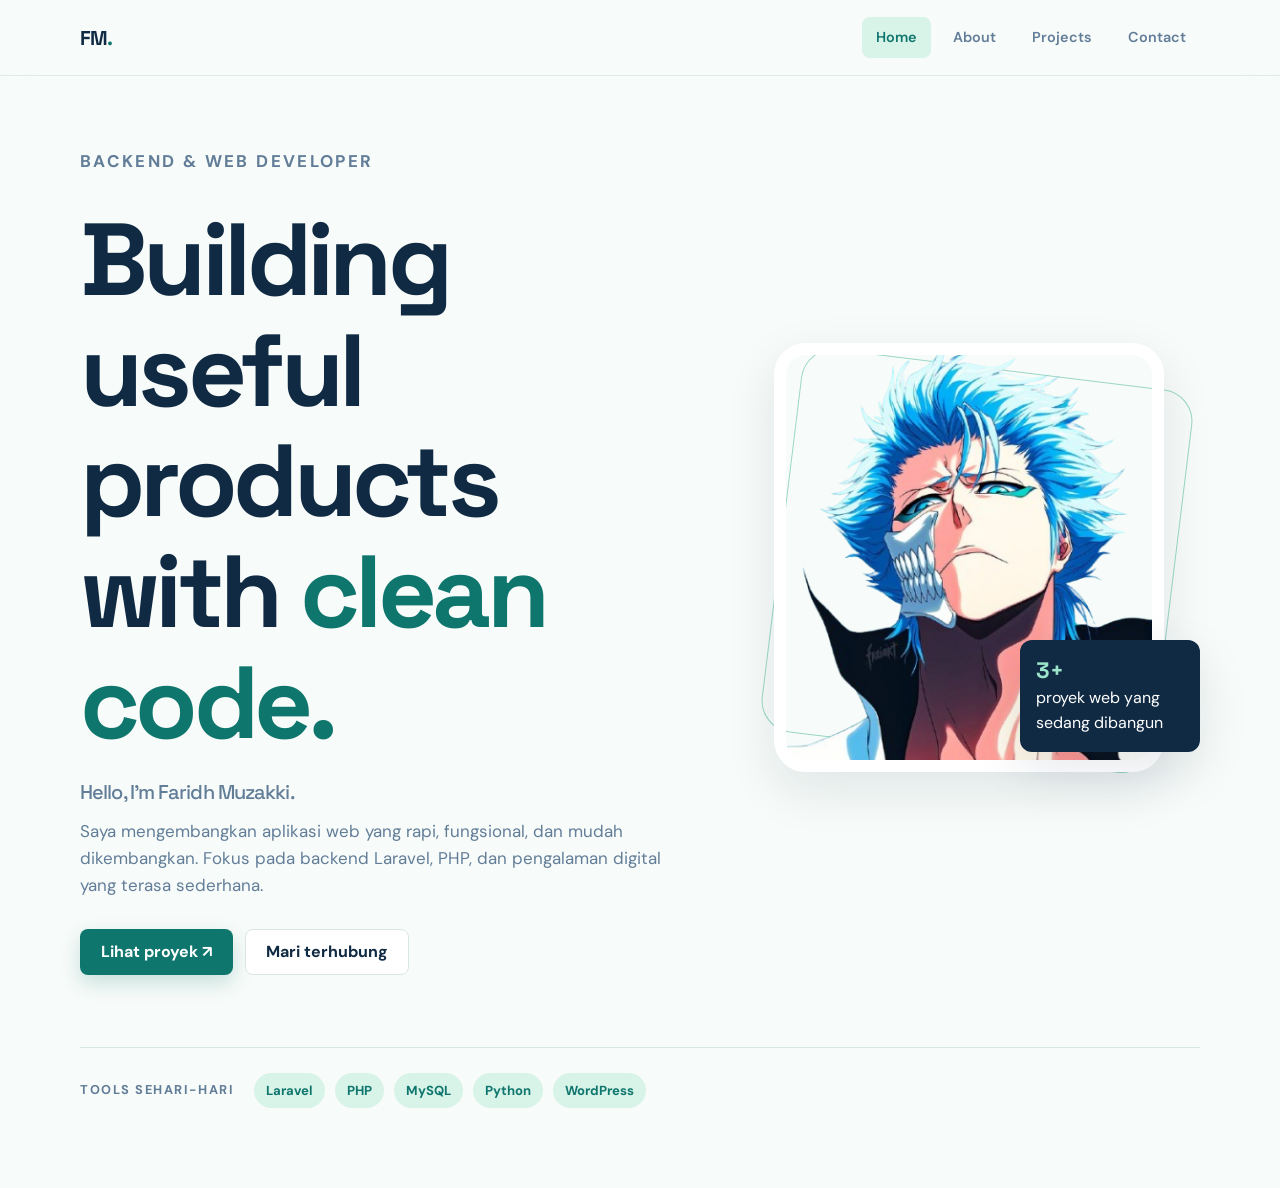
==== index.html @ 26daa9d7 "Add files via upload" ====
<!DOCTYPE html>
<html lang="id">
<head>
  <meta charset="UTF-8" /><meta name="viewport" content="width=device-width, initial-scale=1.0" />
  <meta name="description" content="Portofolio Faridh Muzakki, backend dan web developer." />
  <title>Faridh Muzakki | Backend Developer</title><link rel="stylesheet" href="style.css" />
</head>
<body>
  <header class="nav"><a class="brand" href="index.html">FM<span>.</span></a><nav class="menu tampil" aria-label="Navigasi utama"><a class="active" href="index.html">Home</a><a href="about.html">About</a><a href="projek.html">Projects</a><a href="kontak.html">Contact</a></nav><button class="hamber" aria-label="Buka menu" aria-expanded="false"><svg class="start" viewBox="0 0 24 24"><path d="M3 6h18v2H3V6zm0 5h18v2H3v-2zm0 5h18v2H3v-2z"/></svg><svg class="close" viewBox="0 0 24 24"><path d="m6.4 5 5.6 5.6L17.6 5 19 6.4 13.4 12l5.6 5.6-1.4 1.4-5.6-5.6L6.4 19 5 17.6l5.6-5.6L5 6.4 6.4 5z"/></svg></button></header>
  <main class="hero"><div><p class="eyebrow">Backend & Web Developer</p><h1>Building useful products with <span class="accent">clean code.</span></h1><h2>Hello, I'm Faridh Muzakki.</h2><p>Saya mengembangkan aplikasi web yang rapi, fungsional, dan mudah dikembangkan. Fokus pada backend Laravel, PHP, dan pengalaman digital yang terasa sederhana.</p><div class="actions"><a class="btn btn-primary" href="projek.html">Lihat proyek <span aria-hidden="true">&nbsp;↗</span></a><a class="btn btn-ghost" href="kontak.html">Mari terhubung</a></div></div><div class="portrait-wrap"><div class="image"><img src="bleach.png" alt="Ilustrasi profil Faridh Muzakki" /></div><div class="stat"><strong>3+</strong> proyek web yang sedang dibangun</div></div><div class="tech-strip"><p>Tools sehari-hari</p><div class="tech-list"><span>Laravel</span><span>PHP</span><span>MySQL</span><span>Python</span><span>WordPress</span></div></div></main>
  <script src="main.js"></script>
</body></html>
---- style.css ----
@import url("https://fonts.googleapis.com/css2?family=DM+Sans:wght@400;500;600;700&family=Space+Grotesk:wght@500;600;700&display=swap");
:root {
  --ink: #102a43;
  --muted: #627d98;
  --paper: #f7fbf9;
  --white: #fff;
  --teal: #0f766e;
  --mint: #d8f3e8;
  --line: #d9e7e2;
  --shadow: 0 18px 50px rgba(16, 42, 67, 0.1);
}
* {
  box-sizing: border-box;
}
html {
  scroll-behavior: smooth;
}
body {
  margin: 0;
  color: var(--ink);
  background: var(--paper);
  font-family: "DM Sans", sans-serif;
  line-height: 1.6;
}
a {
  color: inherit;
}
.nav {
  position: sticky;
  top: 0;
  z-index: 10;
  display: flex;
  align-items: center;
  justify-content: space-between;
  min-height: 76px;
  padding: 0 max(24px, calc((100% - 1120px) / 2));
  background: rgba(247, 251, 249, 0.9);
  border-bottom: 1px solid rgba(217, 231, 226, 0.8);
  backdrop-filter: blur(16px);
}
.brand {
  color: var(--ink);
  font:
    700 1.25rem "Space Grotesk",
    sans-serif;
  text-decoration: none;
  letter-spacing: -0.04em;
}
.brand span {
  color: var(--teal);
}
.menu {
  display: flex;
  align-items: center;
  gap: 8px;
}
.menu a {
  padding: 9px 14px;
  color: var(--muted);
  font-size: 0.9rem;
  font-weight: 600;
  text-decoration: none;
  border-radius: 8px;
}
.menu a:hover,
.menu a.active {
  color: var(--teal);
  background: var(--mint);
}
.hamber {
  display: none;
  border: 0;
  background: transparent;
  cursor: pointer;
}
.hamber svg {
  width: 24px;
  fill: var(--ink);
}
.close {
  display: none;
}
.page,
.hero {
  width: min(1120px, calc(100% - 48px));
  margin: 0 auto;
}
.hero {
  display: grid;
  grid-template-columns: minmax(0, 1.15fr) minmax(280px, 0.85fr);
  align-items: center;
  gap: 72px;
  min-height: calc(100vh - 76px);
  padding: 72px 0 80px;
}
.eyebrow {
  margin: 0 0 18px;
  color: var(--teal);
  font-size: 0.78rem;
  font-weight: 700;
  letter-spacing: 0.14em;
  text-transform: uppercase;
}
h1,
h2,
h3 {
  font-family: "Space Grotesk", sans-serif;
  line-height: 1.08;
  letter-spacing: -0.045em;
}
.hero h1 {
  max-width: 700px;
  margin: 0;
  font-size: clamp(3.4rem, 8vw, 6.8rem);
}
.accent,
.page-heading span {
  color: var(--teal);
}
.hero h2 {
  margin: 24px 0 14px;
  color: var(--muted);
  font-size: 1.25rem;
  font-weight: 500;
}
.hero p {
  max-width: 590px;
  margin: 0 0 30px;
  color: var(--muted);
  font-size: 1.06rem;
}
.actions {
  display: flex;
  flex-wrap: wrap;
  gap: 12px;
}
.btn {
  display: inline-flex;
  align-items: center;
  justify-content: center;
  min-height: 46px;
  padding: 0 20px;
  border: 1px solid transparent;
  border-radius: 8px;
  font-weight: 700;
  text-decoration: none;
  cursor: pointer;
}
.btn-primary {
  color: var(--white);
  background: var(--teal);
  box-shadow: 0 8px 20px rgba(15, 118, 110, 0.2);
}
.btn-primary:hover {
  background: #0b5f59;
  transform: translateY(-2px);
}
.btn-ghost {
  color: var(--ink);
  border-color: var(--line);
  background: var(--white);
}
.btn-ghost:hover {
  border-color: var(--teal);
  color: var(--teal);
}
.portrait-wrap {
  position: relative;
  display: grid;
  place-items: center;
  min-height: 400px;
}
.portrait-wrap::before {
  position: absolute;
  width: 88%;
  height: 88%;
  content: "";
  border: 1px solid #9ad8c5;
  border-radius: 32px;
  transform: rotate(7deg);
}
.image img {
  position: relative;
  width: min(100%, 390px);
  aspect-ratio: 1/1.1;
  object-fit: cover;
  object-position: center;
  border: 12px solid var(--white);
  border-radius: 32px;
  box-shadow: var(--shadow);
}
.stat {
  position: absolute;
  right: 0;
  bottom: 28px;
  max-width: 180px;
  padding: 16px;
  color: var(--white);
  background: var(--ink);
  border-radius: 12px;
  box-shadow: var(--shadow);
}
.stat strong {
  display: block;
  color: #9de3cb;
  font:
    700 1.4rem "Space Grotesk",
    sans-serif;
}
.tech-strip {
  grid-column: 1/-1;
  display: flex;
  align-items: center;
  gap: 20px;
  padding-top: 25px;
  border-top: 1px solid var(--line);
}
.tech-strip p {
  margin: 0;
  color: var(--muted);
  font-size: 0.8rem;
  font-weight: 700;
  text-transform: uppercase;
  letter-spacing: 0.12em;
}
.tech-list {
  display: flex;
  flex-wrap: wrap;
  gap: 10px;
}
.tech-list span,
.tags span {
  padding: 7px 12px;
  color: var(--teal);
  background: var(--mint);
  border-radius: 999px;
  font-size: 0.82rem;
  font-weight: 700;
}
.page {
  padding: 74px 0 100px;
}
.page-heading {
  max-width: 660px;
  margin-bottom: 44px;
}
.page-heading h1 {
  margin: 0 0 14px;
  font-size: clamp(2.8rem, 6vw, 4.8rem);
}
.page-heading p {
  margin: 0;
  color: var(--muted);
  font-size: 1.05rem;
}
.about-grid,
.contact-grid {
  display: grid;
  grid-template-columns: 0.9fr 1.1fr;
  gap: 22px;
}
.stack {
  display: grid;
  gap: 22px;
}
.panel,
.project-card {
  padding: 28px;
  background: var(--white);
  border: 1px solid var(--line);
  border-radius: 14px;
  box-shadow: 0 8px 25px rgba(16, 42, 67, 0.04);
}
.panel h2,
.project-card h2 {
  margin: 0 0 16px;
  font-size: 1.35rem;
}
.panel p {
  margin: 0;
  color: var(--muted);
}
.info-row {
  display: flex;
  gap: 14px;
  align-items: center;
  padding: 12px 0;
  border-bottom: 1px solid var(--line);
}
.info-row:last-child {
  border-bottom: 0;
}
.info-icon {
  display: grid;
  flex: 0 0 38px;
  place-items: center;
  height: 38px;
  color: var(--teal);
  background: var(--mint);
  border-radius: 10px;
  font-weight: 700;
}
.info-row small {
  display: block;
  color: var(--muted);
  font-size: 0.75rem;
}
.info-row strong {
  font-size: 0.9rem;
}
.skill {
  margin: 22px 0;
}
.skill-head {
  display: flex;
  justify-content: space-between;
  margin-bottom: 8px;
  font-size: 0.9rem;
  font-weight: 700;
}
.bar {
  height: 8px;
  overflow: hidden;
  background: #e7f0ec;
  border-radius: 99px;
}
.bar span {
  display: block;
  height: 100%;
  background: var(--teal);
  border-radius: inherit;
}
.project-grid {
  display: grid;
  grid-template-columns: repeat(2, 1fr);
  gap: 22px;
}
.project-card {
  display: flex;
  flex-direction: column;
  min-height: 300px;
}
.project-card.featured {
  color: var(--white);
  background: var(--ink);
}
.project-card.featured p {
  color: #b6c8d6;
}
.project-top {
  display: flex;
  align-items: center;
  justify-content: space-between;
  margin-bottom: 24px;
}
.project-number {
  color: var(--teal);
  font:
    700 1.5rem "Space Grotesk",
    sans-serif;
}
.project-card p {
  color: var(--muted);
}
.tags {
  display: flex;
  flex-wrap: wrap;
  gap: 7px;
  margin: auto 0 24px;
}
.tags span {
  padding: 5px 9px;
  border-radius: 5px;
  font-size: 0.75rem;
}
.contact-grid {
  grid-template-columns: 0.8fr 1.2fr;
  align-items: start;
}
.contact-links {
  display: grid;
  gap: 12px;
  margin-top: 20px;
}
.contact-links a {
  color: var(--teal);
  font-weight: 700;
  text-decoration: none;
}
.form-row {
  display: grid;
  grid-template-columns: 1fr 1fr;
  gap: 14px;
}
label {
  display: grid;
  gap: 7px;
  margin-bottom: 16px;
  color: var(--muted);
  font-size: 0.8rem;
  font-weight: 700;
}
input,
textarea {
  width: 100%;
  padding: 12px 14px;
  color: var(--ink);
  background: var(--paper);
  border: 1px solid var(--line);
  border-radius: 8px;
  font: inherit;
}
textarea {
  min-height: 140px;
  resize: vertical;
}
input:focus,
textarea:focus {
  outline: 2px solid #9ad8c5;
  border-color: var(--teal);
}
@media (max-width: 760px) {
  .nav {
    min-height: 66px;
    padding: 0 20px;
  }
  .hamber {
    display: block;
  }
  .menu {
    position: absolute;
    top: 65px;
    right: 20px;
    left: 20px;
    display: none;
    padding: 10px;
    background: var(--white);
    border: 1px solid var(--line);
    border-radius: 12px;
    box-shadow: var(--shadow);
  }
  .menu.tampil {
    display: grid;
  }
  .menu a {
    padding: 12px;
  }
  .hero,
  .page {
    width: min(100% - 40px, 1120px);
  }
  .hero {
    grid-template-columns: 1fr;
    gap: 35px;
    padding: 62px 0 60px;
  }
  .hero h1 {
    font-size: clamp(3rem, 16vw, 5rem);
  }
  .portrait-wrap {
    order: -1;
    min-height: 300px;
  }
  .image img {
    width: min(80%, 300px);
  }
  .stat {
    right: 2%;
    bottom: 4px;
  }
  .tech-strip {
    align-items: flex-start;
    flex-direction: column;
    gap: 12px;
  }
  .about-grid,
  .contact-grid,
  .project-grid {
    grid-template-columns: 1fr;
  }
  .page {
    padding: 55px 0 70px;
  }
  .form-row {
    grid-template-columns: 1fr;
    gap: 0;
  }
}
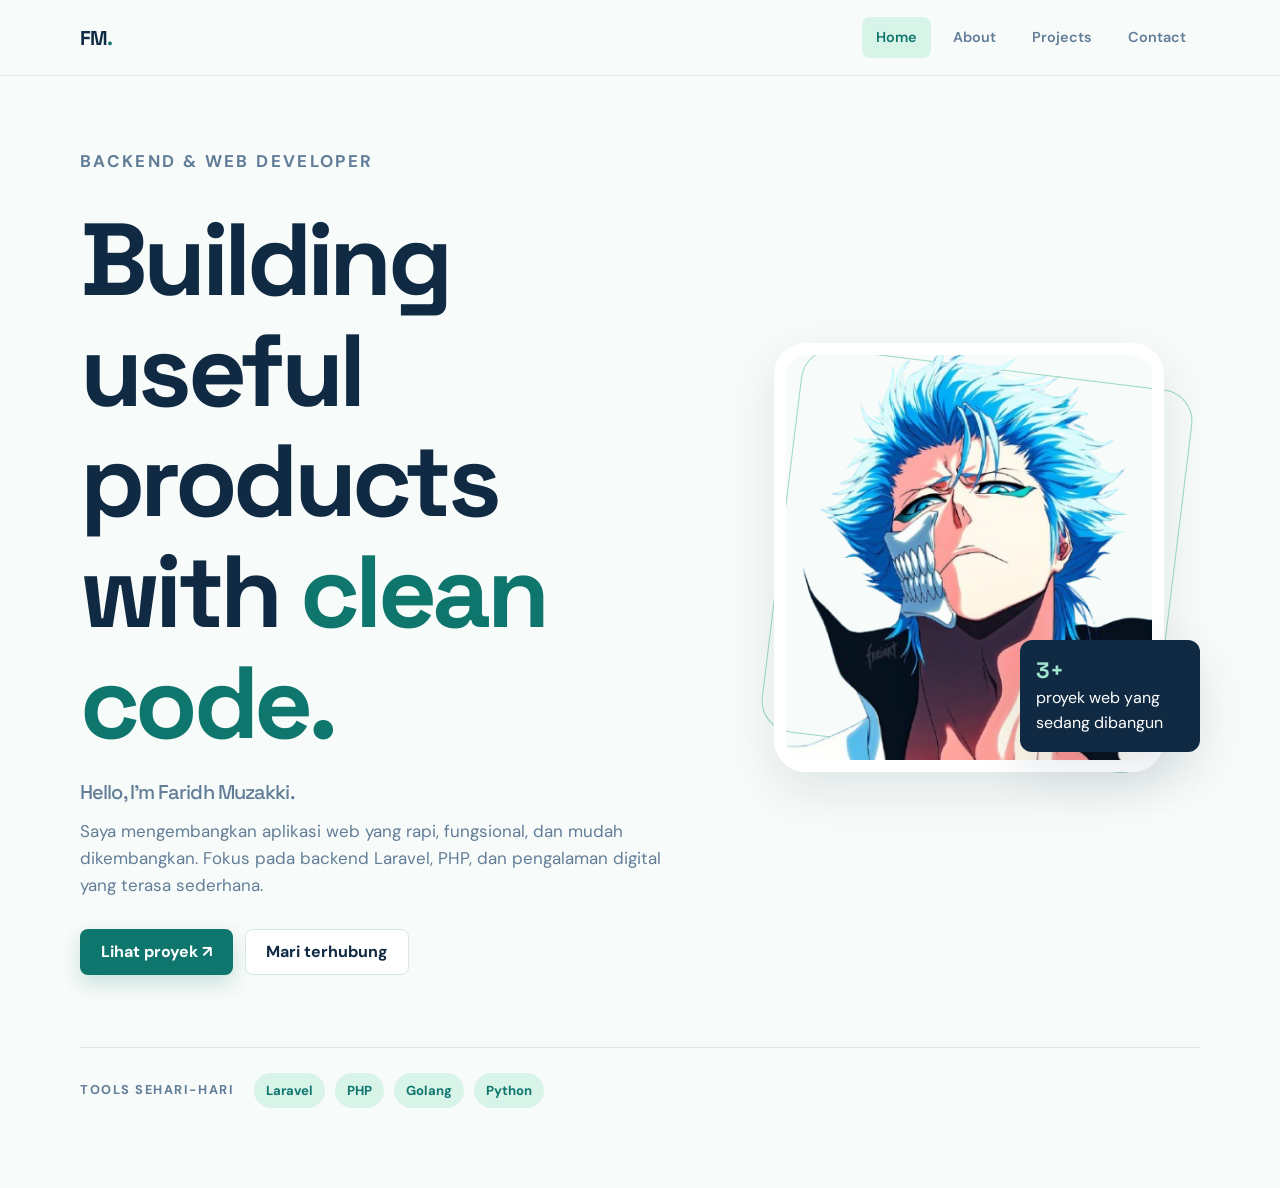
==== commit 2095fe13: "Update index.html" ====
--- a/index.html
+++ b/index.html
@@ -7,6 +7,6 @@
 </head>
 <body>
   <header class="nav"><a class="brand" href="index.html">FM<span>.</span></a><nav class="menu tampil" aria-label="Navigasi utama"><a class="active" href="index.html">Home</a><a href="about.html">About</a><a href="projek.html">Projects</a><a href="kontak.html">Contact</a></nav><button class="hamber" aria-label="Buka menu" aria-expanded="false"><svg class="start" viewBox="0 0 24 24"><path d="M3 6h18v2H3V6zm0 5h18v2H3v-2zm0 5h18v2H3v-2z"/></svg><svg class="close" viewBox="0 0 24 24"><path d="m6.4 5 5.6 5.6L17.6 5 19 6.4 13.4 12l5.6 5.6-1.4 1.4-5.6-5.6L6.4 19 5 17.6l5.6-5.6L5 6.4 6.4 5z"/></svg></button></header>
-  <main class="hero"><div><p class="eyebrow">Backend & Web Developer</p><h1>Building useful products with <span class="accent">clean code.</span></h1><h2>Hello, I'm Faridh Muzakki.</h2><p>Saya mengembangkan aplikasi web yang rapi, fungsional, dan mudah dikembangkan. Fokus pada backend Laravel, PHP, dan pengalaman digital yang terasa sederhana.</p><div class="actions"><a class="btn btn-primary" href="projek.html">Lihat proyek <span aria-hidden="true">&nbsp;↗</span></a><a class="btn btn-ghost" href="kontak.html">Mari terhubung</a></div></div><div class="portrait-wrap"><div class="image"><img src="bleach.png" alt="Ilustrasi profil Faridh Muzakki" /></div><div class="stat"><strong>3+</strong> proyek web yang sedang dibangun</div></div><div class="tech-strip"><p>Tools sehari-hari</p><div class="tech-list"><span>Laravel</span><span>PHP</span><span>MySQL</span><span>Python</span><span>WordPress</span></div></div></main>
+  <main class="hero"><div><p class="eyebrow">Backend & Web Developer</p><h1>Building useful products with <span class="accent">clean code.</span></h1><h2>Hello, I'm Faridh Muzakki.</h2><p>Saya mengembangkan aplikasi web yang rapi, fungsional, dan mudah dikembangkan. Fokus pada backend Laravel, PHP, dan pengalaman digital yang terasa sederhana.</p><div class="actions"><a class="btn btn-primary" href="projek.html">Lihat proyek <span aria-hidden="true">&nbsp;↗</span></a><a class="btn btn-ghost" href="kontak.html">Mari terhubung</a></div></div><div class="portrait-wrap"><div class="image"><img src="bleach.png" alt="Ilustrasi profil Faridh Muzakki" /></div><div class="stat"><strong>3+</strong> proyek web yang sedang dibangun</div></div><div class="tech-strip"><p>Tools sehari-hari</p><div class="tech-list"><span>Laravel</span><span>PHP</span><span>Golang</span><span>Python</span></div></div></main>
   <script src="main.js"></script>
 </body></html>
